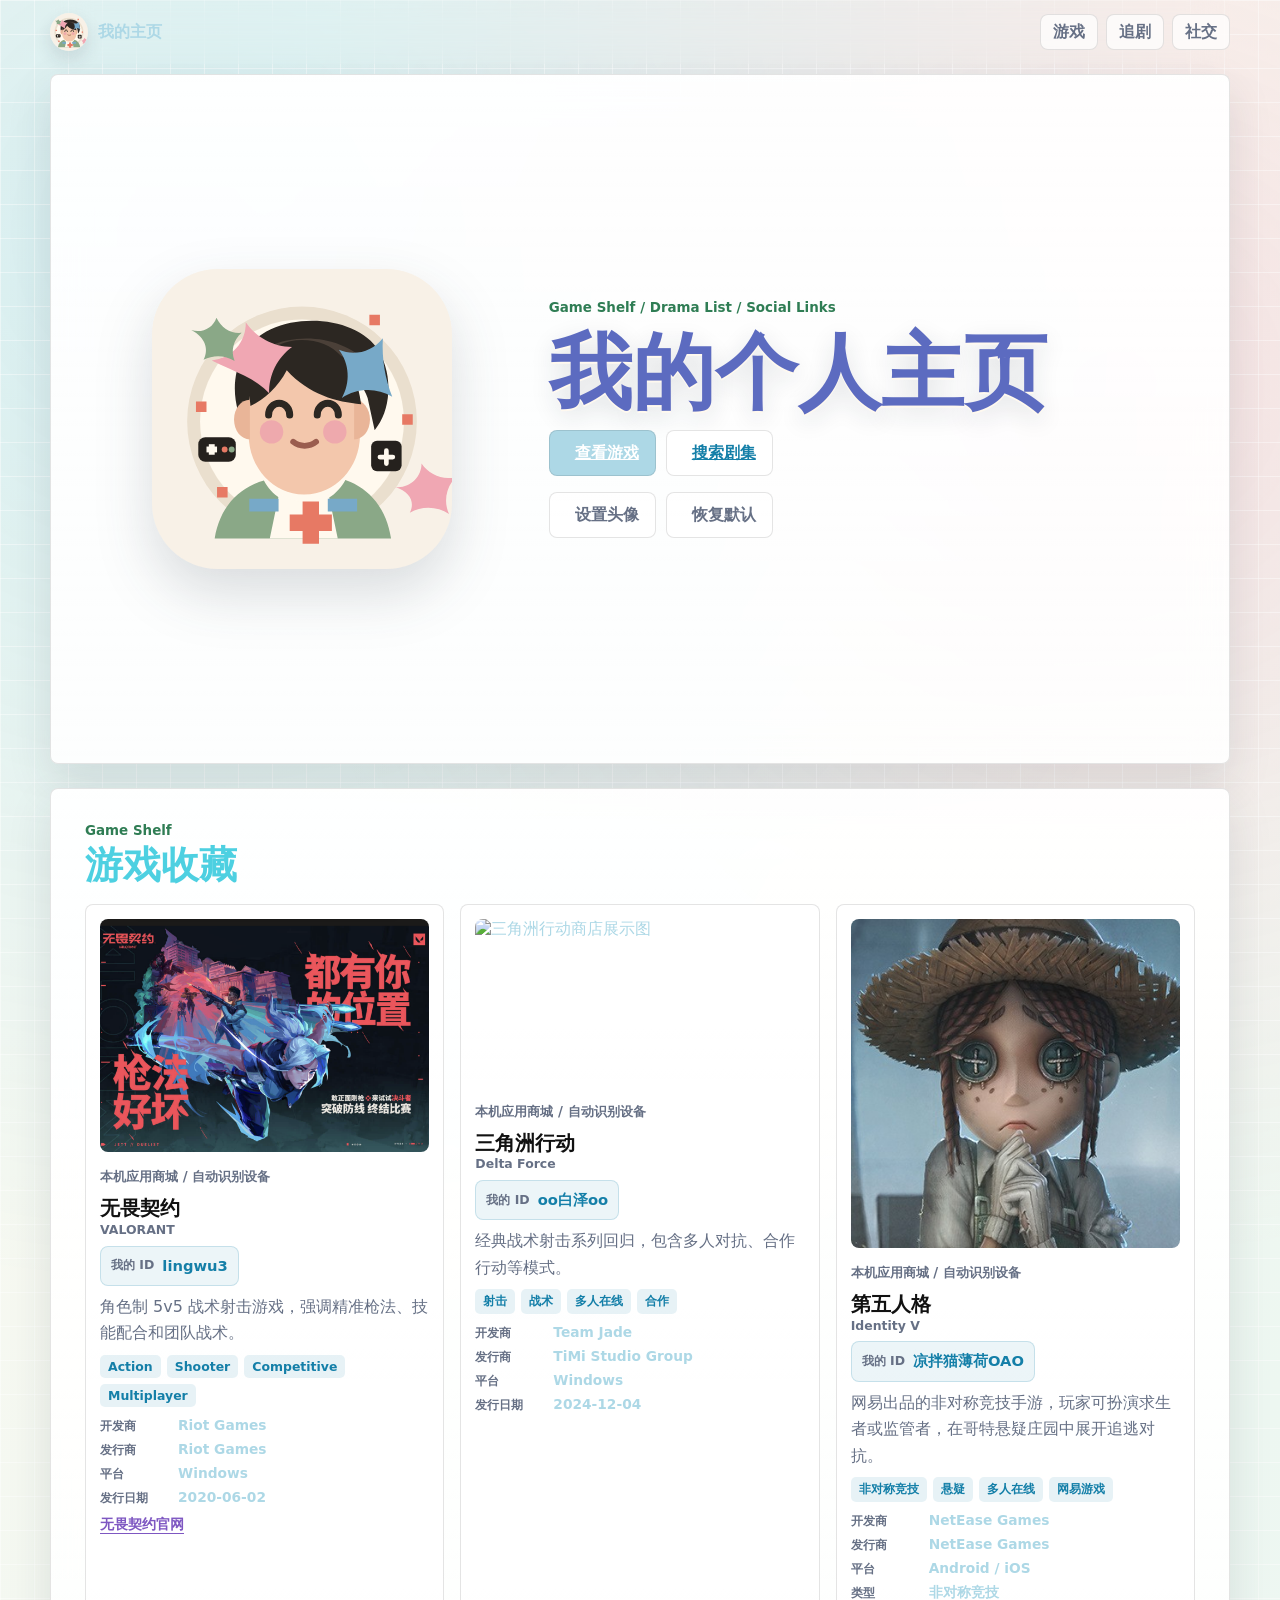
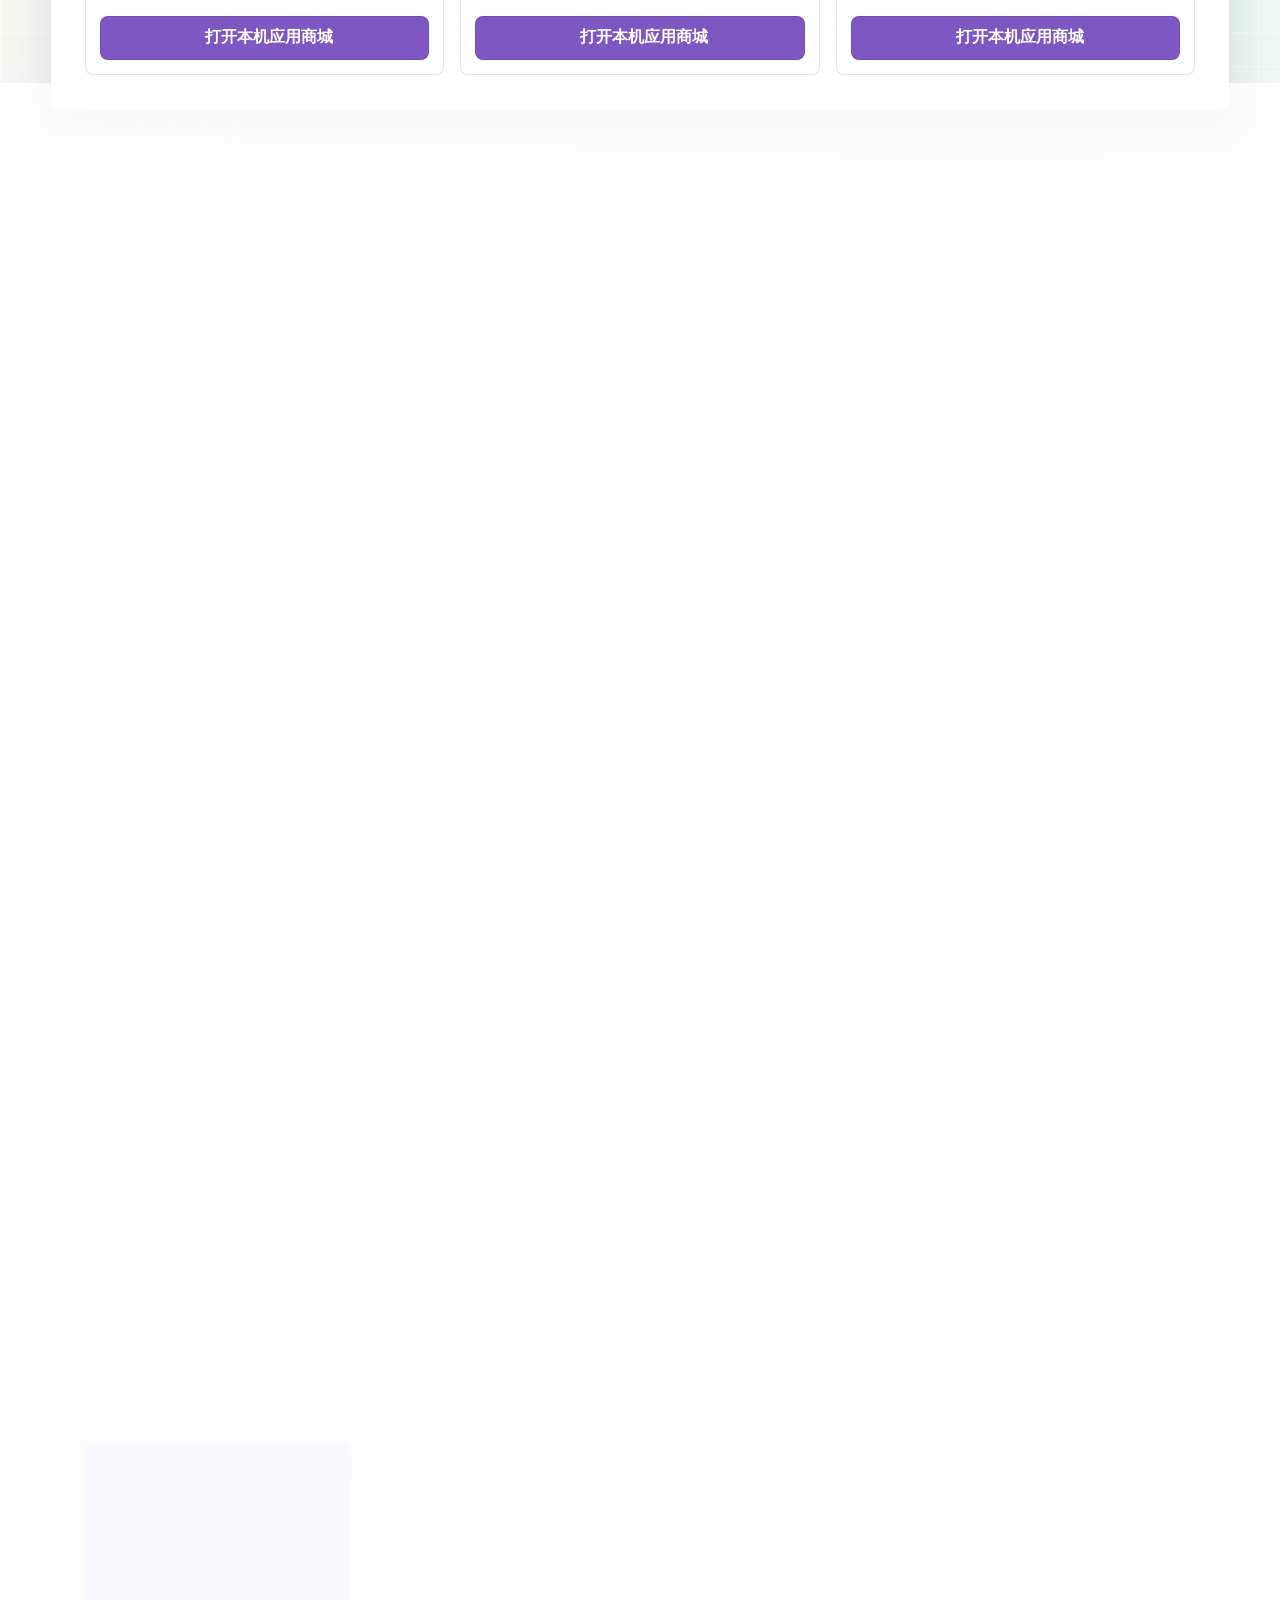
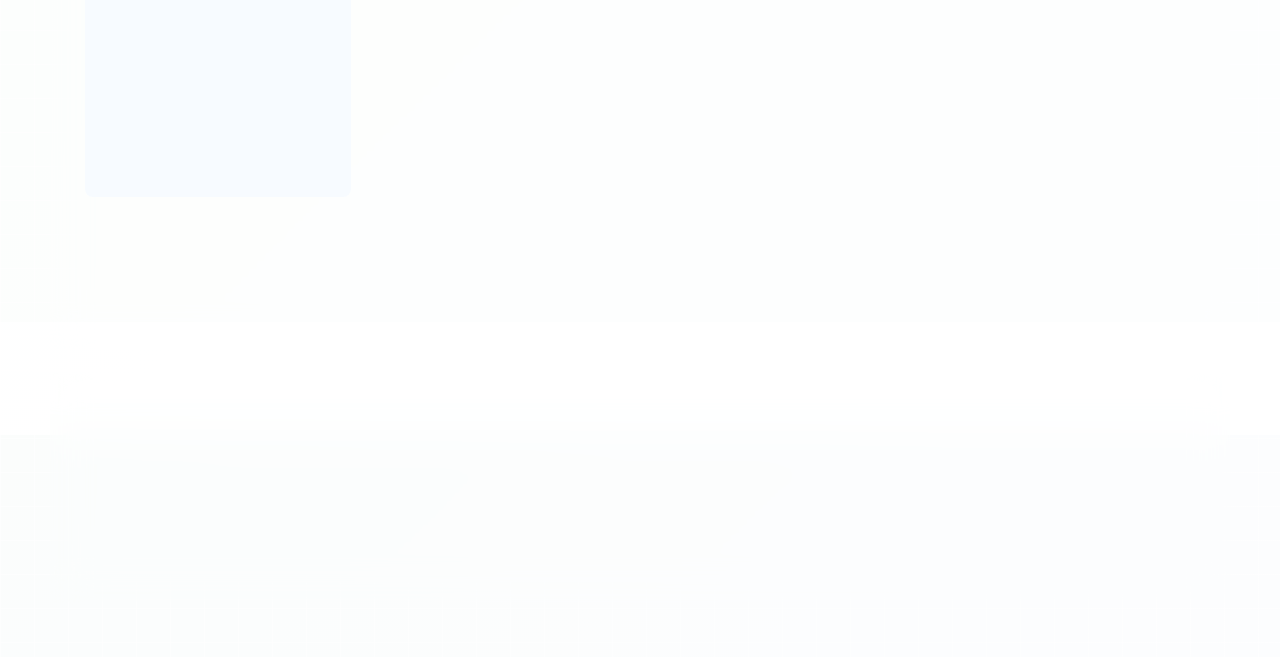
==== index.html @ 6b280666 "Initial personal homepage" ====
<!doctype html>
<html lang="zh-CN">
  <head>
    <meta charset="UTF-8" />
    <meta name="viewport" content="width=device-width, initial-scale=1.0" />
    <title>我的个人主页</title>
    <meta
      name="description"
      content="整合游戏收藏、追剧搜索、个人喜好和社交入口的个人主页。"
    />
    <link rel="preconnect" href="https://unpkg.com" />
    <link rel="stylesheet" href="./styles.css?v=202607131640" />
    <script src="https://unpkg.com/lucide@latest/dist/umd/lucide.min.js" defer></script>
    <script src="./script.js?v=202607100035" defer></script>
  </head>
  <body>
    <header class="site-header">
      <a class="brand" href="#top" aria-label="回到顶部">
        <img src="./assets/avatar.svg" alt="" data-avatar-image />
        <span>我的主页</span>
      </a>
      <nav class="top-nav" aria-label="页面导航">
        <a href="#games">游戏</a>
        <a href="#dramas">追剧</a>
        <a href="#social">社交</a>
      </nav>
    </header>

    <main id="top">
      <section class="hero-section" aria-labelledby="profile-name">
        <div class="hero-visual" aria-hidden="true">
          <img src="./assets/avatar.svg" alt="" data-avatar-image />
        </div>
        <div class="hero-copy">
          <p class="eyebrow">Game Shelf / Drama List / Social Links</p>
          <h1 id="profile-name">我的个人主页</h1>
          <div class="hero-actions" aria-label="快捷入口">
            <a class="primary-action" href="#games">
              <i data-lucide="gamepad-2" aria-hidden="true"></i>
              查看游戏
            </a>
            <a class="secondary-action" href="#dramas">
              <i data-lucide="search" aria-hidden="true"></i>
              搜索剧集
            </a>
          </div>
          <div class="avatar-tools" aria-label="头像设置">
            <label class="avatar-upload">
              <i data-lucide="image-plus" aria-hidden="true"></i>
              设置头像
              <input id="avatarInput" type="file" accept="image/png,image/jpeg,image/webp,image/gif,image/svg+xml" />
            </label>
            <button class="avatar-reset" id="avatarReset" type="button">
              <i data-lucide="rotate-ccw" aria-hidden="true"></i>
              恢复默认
            </button>
          </div>
        </div>
      </section>

      <section class="content-section" id="games" aria-labelledby="games-title">
        <div class="section-head">
          <p>Game Shelf</p>
          <h2 id="games-title">游戏收藏</h2>
        </div>

        <div class="game-grid">
          <article class="game-card store-card">
            <div class="game-cover">
              <img
                src="./assets/valorant-poster.png"
                alt="无畏契约海报"
              />
            </div>
            <div class="game-info">
              <p class="game-platform">本机应用商城 / 自动识别设备</p>
              <h3><strong class="game-title-main">无畏契约</strong> <span>VALORANT</span></h3>
              <p class="game-id">
                <span>我的 ID</span>
                <strong>lingwu3</strong>
              </p>
              <p>角色制 5v5 战术射击游戏，强调精准枪法、技能配合和团队战术。</p>
              <div class="game-tags">
                <span>Action</span>
                <span>Shooter</span>
                <span>Competitive</span>
                <span>Multiplayer</span>
              </div>
              <dl class="store-meta">
                <div>
                  <dt>开发商</dt>
                  <dd>Riot Games</dd>
                </div>
                <div>
                  <dt>发行商</dt>
                  <dd>Riot Games</dd>
                </div>
                <div>
                  <dt>平台</dt>
                  <dd>Windows</dd>
                </div>
                <div>
                  <dt>发行日期</dt>
                  <dd>2020-06-02</dd>
                </div>
              </dl>
              <a class="game-official-link" href="https://val.qq.com/main.html" target="_blank" rel="noreferrer">
                无畏契约官网
              </a>
            </div>
            <a
              class="download-link store-download"
              href="market://search?q=%E6%97%A0%E7%95%8F%E5%A5%91%E7%BA%A6"
              data-store-keyword="无畏契约 VALORANT"
              data-huawei-uri="appmarket://search?keyword=%E6%97%A0%E7%95%8F%E5%A5%91%E7%BA%A6"
              data-android-uri="market://search?q=%E6%97%A0%E7%95%8F%E5%A5%91%E7%BA%A6"
              data-windows-uri="appmarket://search?keyword=%E6%97%A0%E7%95%8F%E5%A5%91%E7%BA%A6"
              data-ios-uri="itms-apps://itunes.apple.com/search?term=%E6%97%A0%E7%95%8F%E5%A5%91%E7%BA%A6&media=software"
              data-web-fallback="https://appgallery.huawei.com/"
            >
              <i data-lucide="store" aria-hidden="true"></i>
              打开本机应用商城
            </a>
          </article>

          <article class="game-card store-card">
            <div class="game-cover">
              <img
                src="https://cdn1.epicgames.com/spt-assets/5e13bf477ca8474e9bd01ae88d6710e7/delta-force-1dbyp.jpg?h=270&quality=medium&resize=1&w=480"
                alt="三角洲行动商店展示图"
              />
            </div>
            <div class="game-info">
              <p class="game-platform">本机应用商城 / 自动识别设备</p>
              <h3><strong class="game-title-main">三角洲行动</strong> <span>Delta Force</span></h3>
              <p class="game-id">
                <span>我的 ID</span>
                <strong>oo白泽oo</strong>
              </p>
              <p>经典战术射击系列回归，包含多人对抗、合作行动等模式。</p>
              <div class="game-tags">
                <span>射击</span>
                <span>战术</span>
                <span>多人在线</span>
                <span>合作</span>
              </div>
              <dl class="store-meta">
                <div>
                  <dt>开发商</dt>
                  <dd>Team Jade</dd>
                </div>
                <div>
                  <dt>发行商</dt>
                  <dd>TiMi Studio Group</dd>
                </div>
                <div>
                  <dt>平台</dt>
                  <dd>Windows</dd>
                </div>
                <div>
                  <dt>发行日期</dt>
                  <dd>2024-12-04</dd>
                </div>
              </dl>
            </div>
            <a
              class="download-link store-download"
              href="market://search?q=%E4%B8%89%E8%A7%92%E6%B4%B2%E8%A1%8C%E5%8A%A8"
              data-store-keyword="三角洲行动 Delta Force"
              data-huawei-uri="appmarket://search?keyword=%E4%B8%89%E8%A7%92%E6%B4%B2%E8%A1%8C%E5%8A%A8"
              data-android-uri="market://search?q=%E4%B8%89%E8%A7%92%E6%B4%B2%E8%A1%8C%E5%8A%A8"
              data-windows-uri="appmarket://search?keyword=%E4%B8%89%E8%A7%92%E6%B4%B2%E8%A1%8C%E5%8A%A8"
              data-ios-uri="itms-apps://itunes.apple.com/search?term=%E4%B8%89%E8%A7%92%E6%B4%B2%E8%A1%8C%E5%8A%A8&media=software"
              data-web-fallback="https://appgallery.huawei.com/"
            >
              <i data-lucide="store" aria-hidden="true"></i>
              打开本机应用商城
            </a>
          </article>

          <article class="game-card">
            <div class="game-cover">
              <img
                src="./assets/ID5-cropped.jpeg"
                alt="第五人格商店展示图"
              />
            </div>
            <div class="game-info">
              <p class="game-platform">本机应用商城 / 自动识别设备</p>
              <h3><strong class="game-title-main">第五人格</strong> <span>Identity V</span></h3>
              <p class="game-id">
                <span>我的 ID</span>
                <strong>凉拌猫薄荷OAO</strong>
              </p>
              <p>网易出品的非对称竞技手游，玩家可扮演求生者或监管者，在哥特悬疑庄园中展开追逃对抗。</p>
              <div class="game-tags">
                <span>非对称竞技</span>
                <span>悬疑</span>
                <span>多人在线</span>
                <span>网易游戏</span>
              </div>
              <dl class="store-meta">
                <div>
                  <dt>开发商</dt>
                  <dd>NetEase Games</dd>
                </div>
                <div>
                  <dt>发行商</dt>
                  <dd>NetEase Games</dd>
                </div>
                <div>
                  <dt>平台</dt>
                  <dd>Android / iOS</dd>
                </div>
                <div>
                  <dt>类型</dt>
                  <dd>非对称竞技</dd>
                </div>
              </dl>
            </div>
            <a
              class="download-link store-download"
              href="market://search?q=%E7%AC%AC%E4%BA%94%E4%BA%BA%E6%A0%BC"
              data-store-keyword="第五人格 Identity V"
              data-huawei-uri="appmarket://search?keyword=%E7%AC%AC%E4%BA%94%E4%BA%BA%E6%A0%BC"
              data-android-uri="market://search?q=%E7%AC%AC%E4%BA%94%E4%BA%BA%E6%A0%BC"
              data-windows-uri="appmarket://search?keyword=%E7%AC%AC%E4%BA%94%E4%BA%BA%E6%A0%BC"
              data-ios-uri="itms-apps://itunes.apple.com/search?term=%E7%AC%AC%E4%BA%94%E4%BA%BA%E6%A0%BC&media=software"
              data-web-fallback="https://appgallery.huawei.com/"
            >
              <i data-lucide="store" aria-hidden="true"></i>
              打开本机应用商城
            </a>
          </article>
        </div>
      </section>

      <section class="content-section drama-section" id="dramas" aria-labelledby="dramas-title">
        <div class="section-head">
          <p>Drama Shelf</p>
          <h2 id="dramas-title">追剧入口</h2>
        </div>

        <form class="bili-search" id="biliSearchForm">
          <label class="search-field">
            <i data-lucide="search" aria-hidden="true"></i>
            <input
              id="biliSearchInput"
              type="search"
              autocomplete="off"
              placeholder="输入剧名后搜索 B 站"
            />
          </label>
          <button type="submit">
            <i data-lucide="external-link" aria-hidden="true"></i>
            搜索
          </button>
        </form>

        <form class="show-manager" id="showManagerForm" aria-label="添加剧名">
          <label class="manage-field">
            <span>剧名</span>
            <input id="showTitleInput" type="text" autocomplete="off" maxlength="40" required />
          </label>
          <label class="manage-field">
            <span>分类</span>
            <select id="showTypeInput">
              <option>国剧</option>
              <option>日剧</option>
              <option>英剧</option>
              <option>美剧</option>
              <option>动漫</option>
              <option>电影</option>
            </select>
          </label>
          <label class="manage-field poster-field">
            <span>海报链接（可选）</span>
            <input id="showPosterInput" type="url" autocomplete="off" placeholder="粘贴 B 站海报图片地址" />
          </label>
          <button class="manage-add" type="submit">
            <i data-lucide="plus" aria-hidden="true"></i>
            添加
          </button>
        </form>

        <div class="quick-strip" aria-label="追剧分类">
          <button class="quick-chip is-active" type="button" data-type="all">全部</button>
          <button class="quick-chip" type="button" data-type="国剧">国剧</button>
          <button class="quick-chip" type="button" data-type="日剧">日剧</button>
          <button class="quick-chip" type="button" data-type="英剧">英剧</button>
          <button class="quick-chip" type="button" data-type="美剧">美剧</button>
          <button class="quick-chip" type="button" data-type="动漫">动漫</button>
          <button class="quick-chip" type="button" data-type="电影">电影</button>
        </div>

        <div class="video-grid" id="videoGrid" aria-live="polite"></div>
      </section>

      <section class="content-section social-section" id="social" aria-labelledby="social-title">
        <div class="section-head">
          <p>Find Me</p>
          <h2 id="social-title">社交链接</h2>
        </div>

        <nav class="social-grid" aria-label="社交平台链接">
          <a class="social-link" href="https://m.bilibili.com/space/3546391573956815" target="_blank" rel="noreferrer">
            <i data-lucide="video" aria-hidden="true"></i>
            <span>B 站</span>
          </a>
          <a class="social-link" href="https://www.xiaohongshu.com/search_result?keyword=5613197007&type=user" target="_blank" rel="noreferrer">
            <i data-lucide="book-open" aria-hidden="true"></i>
            <span>小红书</span>
          </a>
          <a class="social-link" href="https://weibo.com/" target="_blank" rel="noreferrer">
            <i data-lucide="message-circle" aria-hidden="true"></i>
            <span>微博</span>
          </a>
          <a class="social-link" href="mailto:hello@example.com">
            <i data-lucide="mail" aria-hidden="true"></i>
            <span>邮箱</span>
          </a>
          <a class="social-link" href="https://music.163.com/" target="_blank" rel="noreferrer">
            <i data-lucide="music" aria-hidden="true"></i>
            <span>网易云音乐</span>
          </a>
        </nav>
      </section>
    </main>
  </body>
</html>
---- styles.css ----
﻿:root {
  color-scheme: light;
  --paper: #F5FFFA;
  --surface: #ffffff;
  --surface-soft: #fdf9f0;
  --ink: #ADD8E6;
  --muted: #667085;
  --line: rgba(32, 33, 36, 0.12);
  --green: #2f7d54;
  --blue: #147fa8;
  --cyan: #00aeec;
  --pink: #fb7299;
  --coral: #dc715e;
  --shadow: 0 18px 45px rgba(29, 41, 57, 0.12);
}

* {
  box-sizing: border-box;
}

html {
  min-height: 100%;
  scroll-behavior: smooth;
  background: var(--paper);
}

body {
  min-height: 100vh;
  margin: 0;
  color: var(--ink);
  font-family:
    "Inter", "PingFang SC", "Microsoft YaHei", "Noto Sans CJK SC", system-ui,
    sans-serif;
  background:
    linear-gradient(rgba(255, 255, 255, 0.42) 1px, transparent 1px),
    linear-gradient(90deg, rgba(255, 255, 255, 0.42) 1px, transparent 1px),
    radial-gradient(circle at 14% 6%, rgba(0, 174, 236, 0.16), transparent 28%),
    radial-gradient(circle at 88% 10%, rgba(251, 114, 153, 0.16), transparent 24%),
    linear-gradient(135deg, #fffaf1 0%, #edf7f1 52%, #f4f7fb 100%);
  background-size:
    34px 34px,
    34px 34px,
    auto,
    auto,
    auto;
}

img,
svg {
  max-width: 100%;
}

a,
button,
input,
select {
  -webkit-tap-highlight-color: transparent;
  font: inherit;
}

button {
  cursor: pointer;
}

.site-header {
  position: sticky;
  top: 0;
  z-index: 20;
  display: flex;
  width: min(1180px, calc(100% - 32px));
  min-height: 64px;
  align-items: center;
  justify-content: space-between;
  gap: 16px;
  margin: 0 auto;
  padding: 10px 0;
  backdrop-filter: blur(18px);
}

.brand,
.top-nav,
.hero-actions,
.download-link,
.bili-search button,
.manage-add,
.search-link,
.social-link {
  text-decoration: none;
}

.brand {
  display: inline-flex;
  min-width: 0;
  align-items: center;
  gap: 10px;
  color: var(--ink);
  font-weight: 900;
}

.brand img {
  width: 38px;
  height: 38px;
  border-radius: 50%;
  box-shadow: 0 8px 18px rgba(29, 41, 57, 0.12);
}

.top-nav {
  display: inline-flex;
  flex-wrap: wrap;
  justify-content: flex-end;
  gap: 8px;
}

.top-nav a {
  display: inline-flex;
  min-height: 36px;
  align-items: center;
  padding: 0 12px;
  border: 1px solid var(--line);
  border-radius: 8px;
  background: rgba(255, 255, 255, 0.72);
  color: var(--muted);
  font-weight: 800;
  text-decoration: none;
}

main {
  display: grid;
  width: min(1180px, calc(100% - 32px));
  margin: 0 auto;
  gap: 24px;
  padding: 10px 0 56px;
}

.hero-section,
.content-section {
  border: 1px solid var(--line);
  border-radius: 8px;
  background:
    linear-gradient(180deg, rgba(255, 255, 255, 0.84), rgba(255, 255, 255, 0.66)),
    rgba(255, 255, 255, 0.72);
  box-shadow: var(--shadow);
  backdrop-filter: blur(18px);
}

.hero-section {
  display: grid;
  min-height: min(690px, calc(100vh - 88px));
  grid-template-columns: minmax(180px, 0.62fr) minmax(0, 1fr);
  grid-template-areas: "visual copy";
  gap: clamp(22px, 5vw, 54px);
  align-items: center;
  padding: clamp(22px, 5vw, 58px);
}

.hero-visual {
  grid-area: visual;
  display: grid;
  justify-items: center;
}

.hero-visual img {
  width: min(100%, 300px);
  border-radius: 32px;
  filter: drop-shadow(0 24px 28px rgba(29, 41, 57, 0.16));
}

.hero-copy {
  grid-area: copy;
  display: grid;
  min-width: 0;
  gap: 16px;
}

.eyebrow,
.section-head p,
.game-platform {
  margin: 0;
  color: var(--green);
  font-size: 0.84rem;
  font-weight: 900;
}

h1,
h2,
h3,
p {
  overflow-wrap: anywhere;
}

h1 {
  margin: 0;
  max-width: 9em;
  color: #5C6BC0;
  font-size: clamp(2.5rem, 8vw, 5.2rem);
  line-height: 1;
  letter-spacing: 0;
  text-shadow:
    0 2px 0 #fff9ef,
    0 8px 24px rgba(29, 41, 57, 0.14);
}

.hero-actions {
  display: flex;
  flex-wrap: wrap;
  gap: 10px;
}

.primary-action,
.secondary-action,
.avatar-upload,
.avatar-reset {
  display: inline-flex;
  min-height: 46px;
  align-items: center;
  justify-content: center;
  gap: 9px;
  padding: 0 16px;
  border: 1px solid var(--line);
  border-radius: 8px;
  font-weight: 900;
}

.primary-action {
  background: var(--ink);
  color: #fff;
}

.secondary-action {
  background: var(--surface);
  color: var(--blue);
}

.avatar-tools {
  display: flex;
  flex-wrap: wrap;
  gap: 10px;
}

.avatar-upload,
.avatar-reset {
  background: rgba(255, 255, 255, 0.76);
  color: var(--muted);
}

.avatar-upload {
  cursor: pointer;
}

.avatar-upload input {
  position: absolute;
  width: 1px;
  height: 1px;
  overflow: hidden;
  clip: rect(0, 0, 0, 0);
  white-space: nowrap;
}

.avatar-reset {
  cursor: pointer;
}

.content-section {
  display: grid;
  gap: 18px;
  scroll-margin-top: 82px;
  padding: clamp(20px, 4vw, 34px);
}

.section-head {
  display: grid;
  gap: 7px;
}

.section-head h2 {
  margin: 0;
  font-size: clamp(1.65rem, 4vw, 2.35rem);
  line-height: 1.08;
  letter-spacing: 0;
}

#games-title {
  color: #4DD0E1;
}

#dramas-title {
  color: #FB7299;
}

#social-title {
  color: #EF9A9A;
}

.section-head span {
  color: var(--muted);
  line-height: 1.7;
}

.game-grid {
  display: grid;
  grid-template-columns: repeat(auto-fit, minmax(250px, 1fr));
  gap: 16px;
}

.game-card {
  display: grid;
  min-width: 0;
  grid-template-rows: auto 1fr auto;
  gap: 14px;
  padding: 14px;
  border: 1px solid var(--line);
  border-radius: 8px;
  background: rgba(255, 255, 255, 0.76);
}

.game-cover {
  display: grid;
  min-height: 168px;
  place-items: center;
  overflow: hidden;
  border: 0;
  border-radius: 8px;
  background: transparent;
}

.game-cover img {
  width: 100%;
  height: 100%;
  min-height: 168px;
  object-fit: cover;
}

.icon-cover {
  color: var(--green);
  background:
    linear-gradient(135deg, rgba(47, 125, 84, 0.18), rgba(255, 255, 255, 0.84)),
    var(--surface-soft);
}

.cover-purple {
  color: #7b5aa6;
  background:
    linear-gradient(135deg, rgba(123, 90, 166, 0.24), rgba(233, 163, 172, 0.2)),
    var(--surface-soft);
}

.game-cover svg {
  width: 44px;
  height: 44px;
}

.game-info {
  display: grid;
  min-width: 0;
  align-content: start;
  gap: 8px;
}

.game-info h3 {
  margin: 0;
  color: var(--ink);
  font-size: 1.24rem;
  line-height: 1.28;
}

.game-card .game-info .game-title-main {
  color: #111111;
  font: inherit;
  font-weight: 900;
}

.game-info h3 span {
  display: block;
  color: var(--muted);
  font-size: 0.78rem;
  font-weight: 900;
}

.game-info p {
  margin: 0;
  color: var(--muted);
  line-height: 1.65;
}

.game-id {
  display: inline-flex;
  width: fit-content;
  max-width: 100%;
  align-items: center;
  gap: 8px;
  padding: 7px 10px;
  border: 1px solid rgba(20, 127, 168, 0.18);
  border-radius: 8px;
  background: rgba(20, 127, 168, 0.08);
  color: var(--blue);
  line-height: 1.2;
}

.game-id span {
  color: var(--muted);
  font-size: 0.78rem;
  font-weight: 800;
}

.game-id strong {
  color: var(--blue);
  font-size: 0.92rem;
  font-weight: 900;
  overflow-wrap: anywhere;
}

.game-tags {
  display: flex;
  flex-wrap: wrap;
  gap: 6px;
}

.game-tags span {
  padding: 4px 8px;
  border-radius: 5px;
  background: rgba(20, 127, 168, 0.1);
  color: var(--blue);
  font-size: 0.78rem;
  font-weight: 800;
}

.store-meta {
  display: grid;
  gap: 6px;
  margin: 2px 0 0;
}

.store-meta div {
  display: grid;
  grid-template-columns: 68px minmax(0, 1fr);
  gap: 10px;
  align-items: baseline;
}

.store-meta dt,
.store-meta dd {
  margin: 0;
}

.store-meta dt {
  color: var(--muted);
  font-size: 0.78rem;
  font-weight: 800;
}

.store-meta dd {
  color: var(--ink);
  font-size: 0.86rem;
  font-weight: 900;
}

.game-official-link {
  width: fit-content;
  color: #7E57C2;
  font-size: 0.9rem;
  font-weight: 900;
  text-decoration: underline;
  text-underline-offset: 4px;
}

.game-official-link:hover {
  color: #6D49B0;
}

.download-link {
  display: inline-flex;
  min-height: 44px;
  align-items: center;
  justify-content: center;
  gap: 9px;
  border: 1px solid rgba(32, 33, 36, 0.14);
  border-radius: 8px;
  background: #7E57C2;
  color: #fff;
  font-weight: 900;
  transition:
    transform 160ms ease,
    background 160ms ease,
    box-shadow 160ms ease;
}

.download-link:hover {
  background: #6D49B0;
  box-shadow: 0 12px 22px rgba(126, 87, 194, 0.24);
  transform: translateY(-2px);
}

.disabled-link {
  opacity: 0.62;
  pointer-events: none;
}

.drama-section {
  background:
    linear-gradient(135deg, rgba(0, 174, 236, 0.1), rgba(251, 114, 153, 0.08)),
    rgba(255, 255, 255, 0.82);
}

.bili-search,
.show-manager {
  display: grid;
  gap: 10px;
}

.bili-search {
  grid-template-columns: minmax(0, 1fr) auto;
}

.show-manager {
  grid-template-columns: minmax(150px, 0.9fr) 130px minmax(210px, 1.1fr) auto;
  align-items: end;
}

.search-field,
.manage-field {
  min-width: 0;
  border: 1px solid var(--line);
  border-radius: 8px;
  background: var(--surface);
}

.search-field {
  display: flex;
  align-items: center;
  gap: 9px;
  padding: 0 14px;
}

.manage-field {
  display: grid;
  gap: 5px;
  padding: 8px 12px;
}

.manage-field span {
  color: var(--muted);
  font-size: 0.78rem;
  font-weight: 800;
}

.search-field input,
.manage-field input,
.manage-field select {
  width: 100%;
  border: 0;
  outline: 0;
  background: transparent;
  color: var(--ink);
}

.search-field input {
  min-height: 46px;
}

.manage-field input,
.manage-field select {
  min-height: 30px;
}

.bili-search button,
.manage-add {
  display: inline-flex;
  min-height: 46px;
  align-items: center;
  justify-content: center;
  gap: 8px;
  padding: 0 18px;
  border: 1px solid transparent;
  border-radius: 8px;
  background: var(--cyan);
  color: #fff;
  font-weight: 900;
}

.manage-add {
  background: var(--pink);
}

.quick-strip {
  display: flex;
  flex-wrap: wrap;
  gap: 10px;
}

.quick-chip {
  min-height: 36px;
  padding: 0 14px;
  border: 1px solid var(--line);
  border-radius: 8px;
  background: var(--surface);
  color: var(--muted);
  font-weight: 800;
}

.quick-chip.is-active {
  border-color: rgba(0, 174, 236, 0.34);
  background: #e5f6fd;
  color: #008ac5;
}

.video-grid {
  display: grid;
  grid-template-columns: repeat(auto-fill, minmax(220px, 1fr));
  gap: 22px 16px;
}

.video-card {
  display: grid;
  min-width: 0;
  gap: 10px;
}

.video-card.is-dragging {
  opacity: 0.52;
}

.video-card.is-drop-target .video-cover {
  outline: 3px solid rgba(0, 174, 236, 0.42);
  outline-offset: 4px;
}

.video-cover {
  position: relative;
  display: grid;
  aspect-ratio: 3 / 4;
  place-items: center;
  overflow: hidden;
  border-radius: 8px;
  background: #eef4f8;
  color: #fff;
  text-decoration: none;
  box-shadow: 0 12px 28px rgba(23, 35, 53, 0.16);
  transition:
    transform 160ms ease,
    box-shadow 160ms ease;
}

.video-cover img {
  width: 100%;
  height: 100%;
  object-fit: cover;
}

.video-cover.has-bili-cover img {
  object-position: center center;
}

.poster-loading {
  position: relative;
  z-index: 1;
  display: grid;
  width: 100%;
  height: 100%;
  min-height: 220px;
  align-content: center;
  justify-items: center;
  gap: 8px;
  padding: 18px;
  background:
    linear-gradient(135deg, rgba(0, 174, 236, 0.18), rgba(251, 114, 153, 0.14)),
    #f7fbff;
  color: #40576b;
  text-align: center;
}

.poster-loading svg {
  width: 30px;
  height: 30px;
  color: var(--cyan);
}

.poster-loading span {
  max-width: 100%;
  color: var(--ink);
  font-size: 1rem;
  font-weight: 900;
  line-height: 1.25;
}

.poster-loading small {
  color: var(--muted);
  font-size: 0.78rem;
  font-weight: 800;
}

.video-card:hover .video-cover {
  box-shadow: 0 16px 30px rgba(0, 174, 236, 0.18);
  transform: translateY(-3px);
}

.cover-1 {
  background: linear-gradient(135deg, #7db6ff, #a58bff);
}

.cover-2 {
  background: linear-gradient(135deg, #60c49f, #87dce8);
}

.cover-3 {
  background: linear-gradient(135deg, #282c37, #fb7299);
}

.cover-4 {
  background: linear-gradient(135deg, #f7b267, #f79d9d);
}

.video-info {
  display: grid;
  min-width: 0;
  gap: 6px;
}

.video-info h3 {
  display: -webkit-box;
  min-height: 2.7em;
  margin: 0;
  overflow: hidden;
  -webkit-box-orient: vertical;
  -webkit-line-clamp: 2;
  font-size: 1rem;
  line-height: 1.35;
}

.video-info h3 a {
  color: #4169E1;
  text-decoration: none;
}

.video-info h3 a:hover {
  color: #4169E1;
}

.video-info p {
  display: -webkit-box;
  min-height: 1.45em;
  margin: 0;
  overflow: hidden;
  -webkit-box-orient: vertical;
  -webkit-line-clamp: 1;
  color: var(--muted);
  font-size: 0.84rem;
  line-height: 1.45;
}

.video-actions {
  display: flex;
  flex-wrap: wrap;
  align-items: center;
  justify-content: space-between;
  gap: 8px;
}

.card-tools {
  display: flex;
  flex: 0 0 auto;
  align-items: center;
  gap: 5px;
}

.search-link,
.sort-control,
.delete-show {
  border: 1px solid var(--line);
  border-radius: 8px;
  font-weight: 800;
}

.search-link {
  display: inline-flex;
  min-height: 32px;
  align-items: center;
  gap: 6px;
  padding: 0 10px;
  background: #f1f2f3;
  color: #008ac5;
  font-size: 0.86rem;
}

.sort-control,
.delete-show {
  display: grid;
  flex: 0 0 auto;
  width: 32px;
  height: 32px;
  place-items: center;
  background: #fff;
  color: #9499a0;
}

.sort-control {
  cursor: pointer;
}

.sort-control:disabled {
  cursor: not-allowed;
  opacity: 0.36;
}

.drag-show {
  cursor: grab;
}

.drag-show:active {
  cursor: grabbing;
}

.sort-control:not(:disabled):hover {
  border-color: rgba(0, 174, 236, 0.34);
  color: var(--cyan);
}

.delete-show:hover {
  border-color: rgba(251, 114, 153, 0.42);
  color: var(--pink);
}

.empty-state {
  grid-column: 1 / -1;
  padding: 38px 16px;
  border: 1px dashed var(--line);
  border-radius: 8px;
  background: rgba(255, 255, 255, 0.72);
  color: var(--muted);
  text-align: center;
}

.social-grid {
  display: grid;
  grid-template-columns: repeat(auto-fit, minmax(136px, 1fr));
  gap: 10px;
}

.social-link {
  display: grid;
  min-height: 78px;
  align-content: center;
  justify-items: center;
  gap: 8px;
  border: 1px solid var(--line);
  border-radius: 8px;
  background: rgba(255, 255, 255, 0.72);
  color: var(--ink);
  font-weight: 800;
  transition:
    transform 160ms ease,
    background 160ms ease,
    color 160ms ease;
}

.social-link:hover {
  background: #fff;
  color: var(--coral);
  transform: translateY(-2px);
}

.brand:focus-visible,
.top-nav a:focus-visible,
.primary-action:focus-visible,
.secondary-action:focus-visible,
.avatar-upload:focus-within,
.avatar-reset:focus-visible,
.download-link:focus-visible,
.bili-search button:focus-visible,
.manage-add:focus-visible,
.manage-field input:focus-visible,
.manage-field select:focus-visible,
.quick-chip:focus-visible,
.search-link:focus-visible,
.sort-control:focus-visible,
.delete-show:focus-visible,
.video-cover:focus-visible,
.video-info h3 a:focus-visible,
.search-field input:focus-visible,
.social-link:focus-visible {
  outline: 3px solid rgba(20, 127, 168, 0.34);
  outline-offset: 3px;
}

svg {
  width: 19px;
  height: 19px;
  stroke-width: 2.2;
}

@media (max-width: 860px) {
  .site-header,
  main {
    width: min(680px, calc(100% - 24px));
  }

  .hero-section {
    grid-template-columns: 1fr;
    grid-template-areas:
      "visual"
      "copy";
    min-height: auto;
  }

  .hero-visual img {
    width: min(62vw, 220px);
  }

  .hero-copy {
    justify-items: start;
  }

  .show-manager {
    grid-template-columns: minmax(160px, 1fr) 140px;
  }

  .poster-field {
    grid-column: 1 / -1;
  }

  .manage-add {
    grid-column: 1 / -1;
  }
}

@media (max-width: 560px) {
  .site-header,
  main {
    width: min(100%, 390px);
    max-width: 390px;
    margin-left: 12px;
    margin-right: auto;
  }

  .site-header {
    position: static;
    display: grid;
  }

  .top-nav {
    justify-content: start;
  }

  .hero-section,
  .content-section {
    padding: 18px 14px;
  }

  .hero-actions,
  .avatar-tools,
  .primary-action,
  .secondary-action,
  .avatar-upload,
  .avatar-reset {
    width: 100%;
  }

  .game-grid,
  .video-grid,
  .bili-search,
  .show-manager {
    grid-template-columns: 1fr;
  }

  .quick-chip {
    flex: 1 1 auto;
  }
}

@media (prefers-reduced-motion: reduce) {
  *,
  *::before,
  *::after {
    scroll-behavior: auto !important;
    transition-duration: 0.01ms !important;
    animation-duration: 0.01ms !important;
    animation-iteration-count: 1 !important;
  }
}
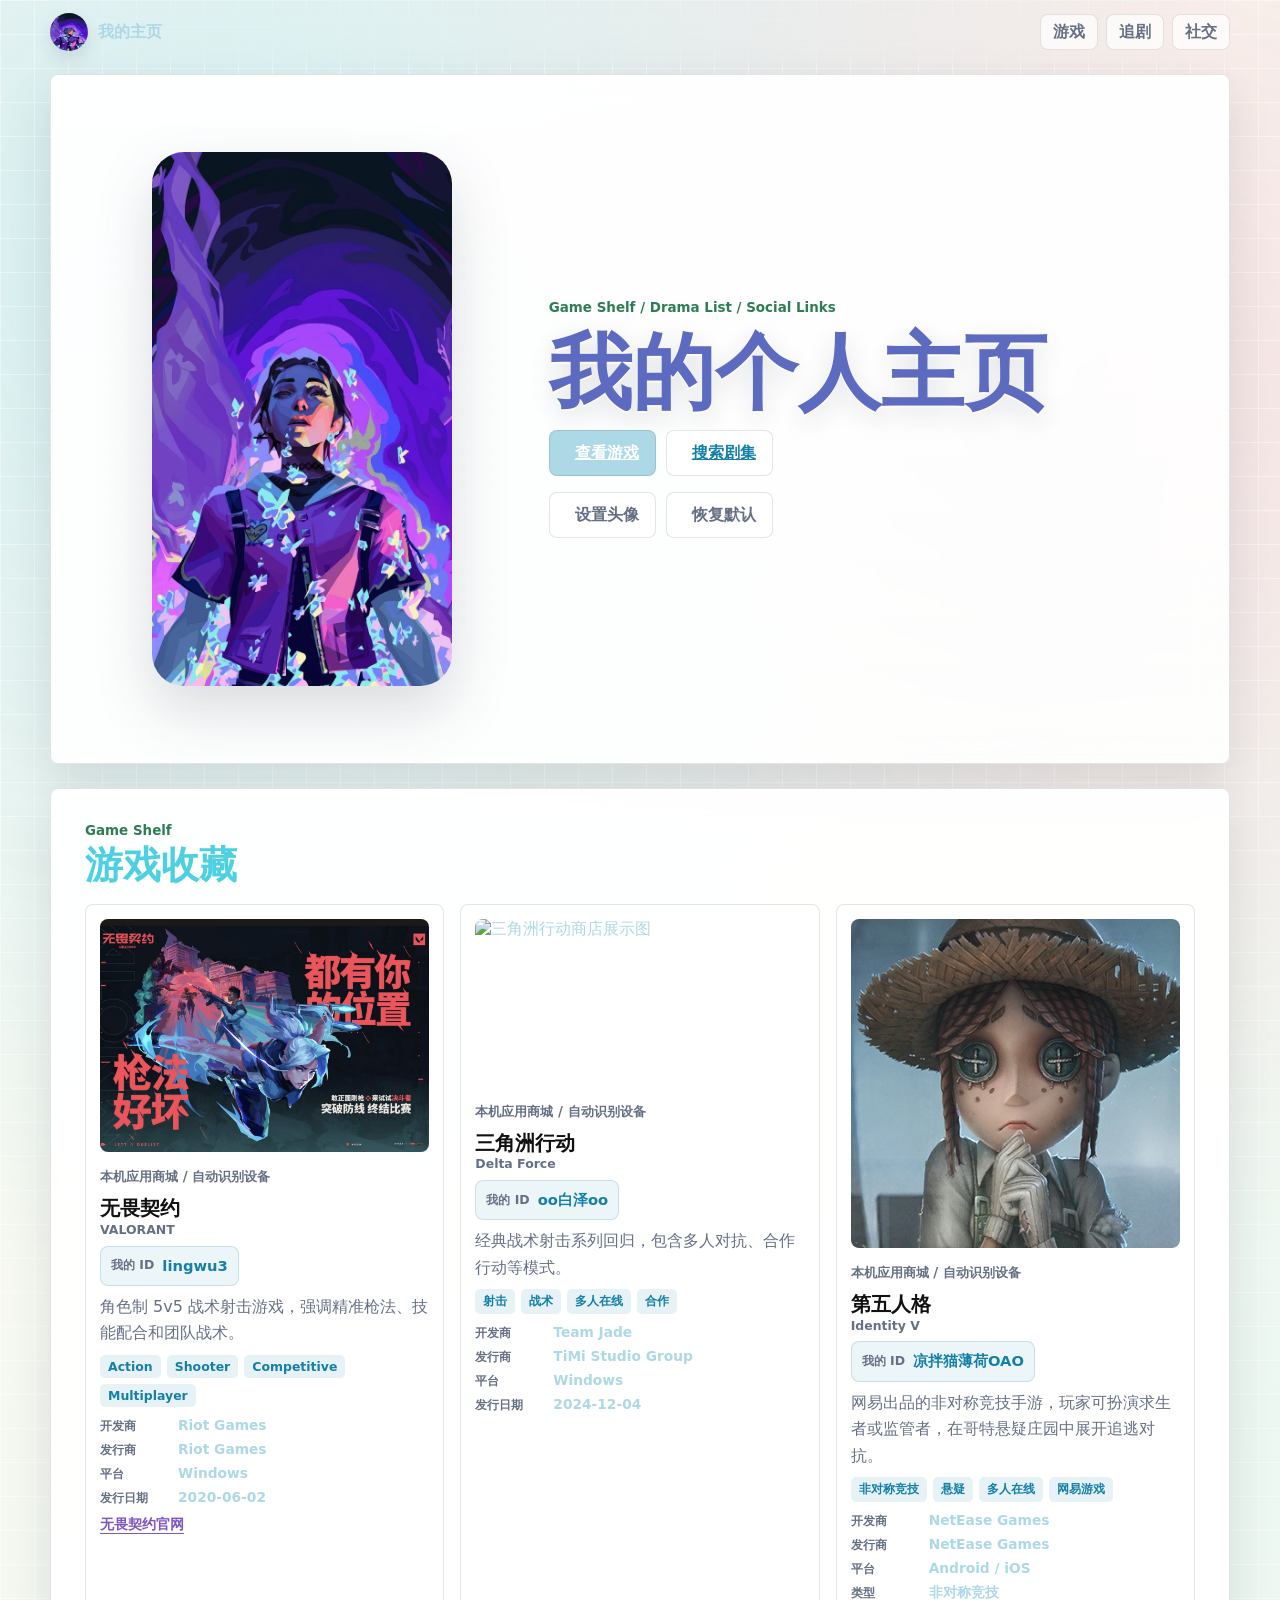
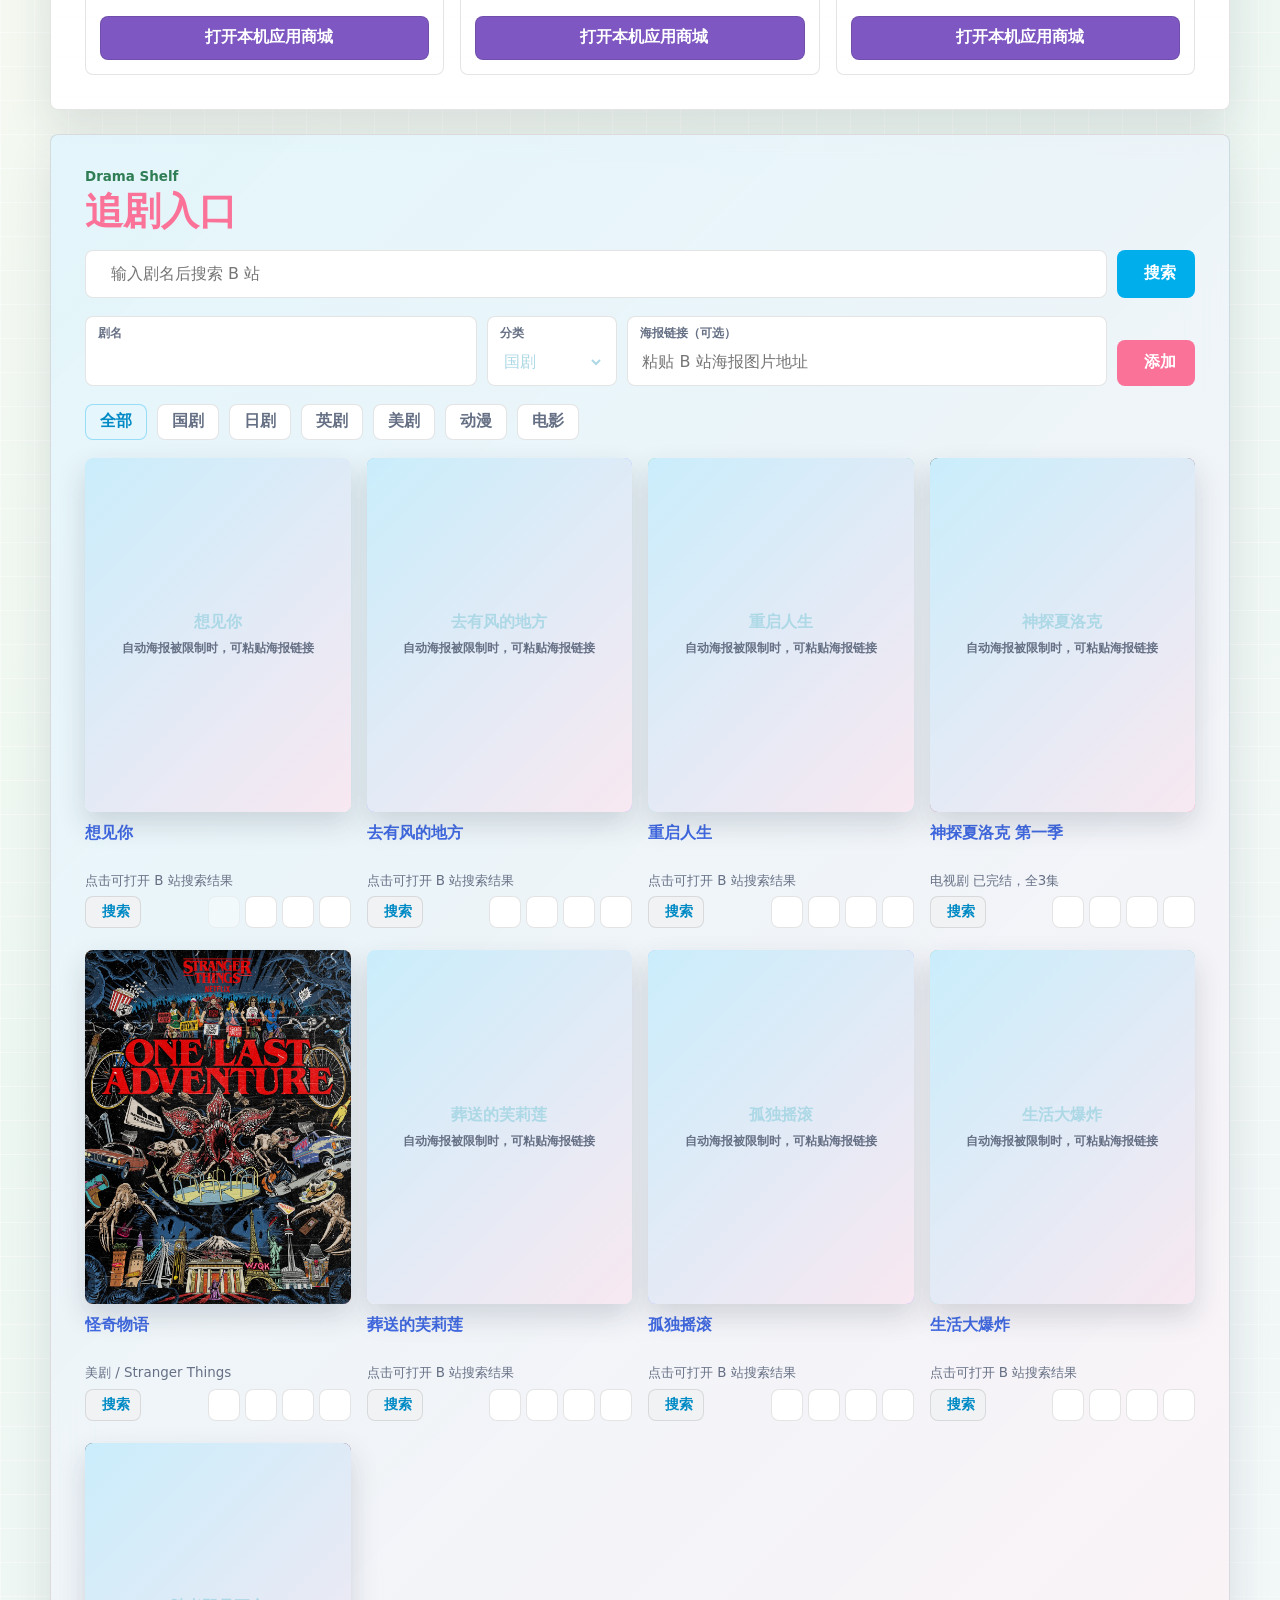
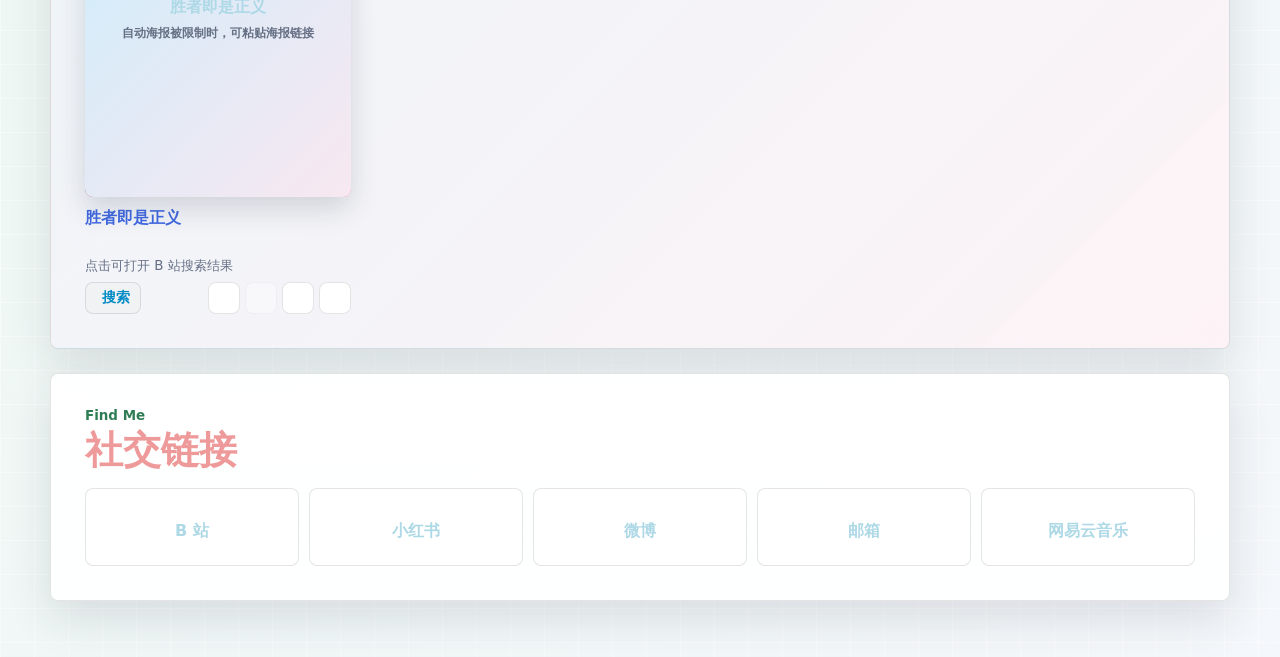
==== commit 9bf72bd2: "Use Clove avatar" ====
--- a/index.html
+++ b/index.html
@@ -11,12 +11,12 @@
     <link rel="preconnect" href="https://unpkg.com" />
     <link rel="stylesheet" href="./styles.css?v=202607131640" />
     <script src="https://unpkg.com/lucide@latest/dist/umd/lucide.min.js" defer></script>
-    <script src="./script.js?v=202607100035" defer></script>
+    <script src="./script.js?v=202607211700" defer></script>
   </head>
   <body>
     <header class="site-header">
       <a class="brand" href="#top" aria-label="回到顶部">
-        <img src="./assets/avatar.svg" alt="" data-avatar-image />
+        <img src="./assets/avatar-clove.webp" alt="" data-avatar-image />
         <span>我的主页</span>
       </a>
       <nav class="top-nav" aria-label="页面导航">
@@ -29,7 +29,7 @@
     <main id="top">
       <section class="hero-section" aria-labelledby="profile-name">
         <div class="hero-visual" aria-hidden="true">
-          <img src="./assets/avatar.svg" alt="" data-avatar-image />
+          <img src="./assets/avatar-clove.webp" alt="" data-avatar-image />
         </div>
         <div class="hero-copy">
           <p class="eyebrow">Game Shelf / Drama List / Social Links</p>
